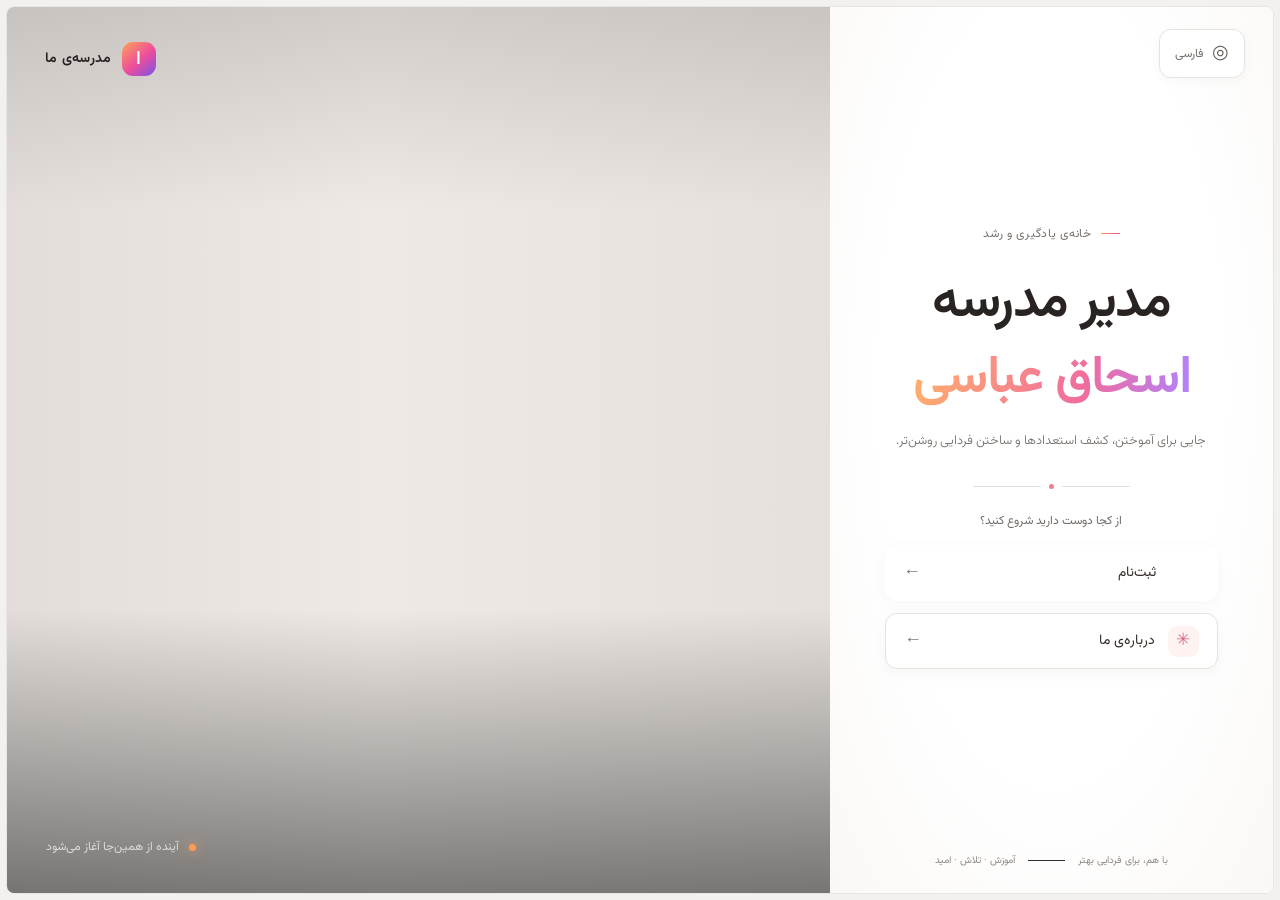
==== index.html @ 3e9be430 "somthing..." ====
<!doctype html>
<html lang="fa" dir="rtl">
<head>
  <meta charset="utf-8">
  <meta name="viewport" content="width=device-width, initial-scale=1">
  <meta name="theme-color" content="#050505">
  <title>مدیر مدرسه اسحاق عباسی</title>
  <link rel="stylesheet" href="styles.css">
</head>
<body>
  <main class="landing">
    <section class="visual" aria-label="ویدیوی مدرسه">
      <video class="hero-video" autoplay muted playsinline>
        <source src="assets/output_720x720.mp4" type="video/mp4">
      </video>
      <div class="visual-shade"></div>
      <a class="brand" href="index.html" aria-label="صفحه اصلی">
        <span class="brand-mark">ا</span><span>مدرسه‌ی ما</span>
      </a>
      <div class="visual-caption"><span class="live-dot"></span> آینده از همین‌جا آغاز می‌شود</div>
    </section>

    <section class="content">
      <div class="language"><span class="globe">◎</span> فارسی</div>
      <div class="intro">
        <div class="eyebrow"><span></span> خانه‌ی یادگیری و رشد</div>
        <h1>مدیر مدرسه<br><span>اسحاق عباسی</span></h1>
        <p class="lead">جایی برای آموختن، کشف استعدادها و ساختن فردایی روشن‌تر.</p>
        <div class="rule"><span></span><i></i><span></span></div>
        <p class="prompt">از کجا دوست دارید شروع کنید؟</p>
        <nav class="actions" aria-label="پیوندهای اصلی">
          <a class="button button-primary" href="register.html"><span class="button-icon">↗</span><span>ثبت‌نام</span><span class="button-arrow">←</span></a>
          <a class="button button-secondary" href="about.html"><span class="button-icon">✳</span><span>درباره‌ی ما</span><span class="button-arrow">←</span></a>
        </nav>
      </div>
      <footer class="footer"><span>با هم، برای فردایی بهتر</span><span class="footer-line"></span><span>آموزش · تلاش · امید</span></footer>
    </section>
  </main>
</body>
</html>
---- styles.css ----
@import url('https://fonts.googleapis.com/css2?family=Vazirmatn:wght@300;400;500;600;700;800&display=swap');

:root{color-scheme:dark;--bg:#050505;--paper:#f4f1ec;--muted:#92908d;--orange:#ff9a55;--pink:#ef4b9b;--purple:#7555ed}
*{box-sizing:border-box}
html,body{min-height:100%;margin:0}
body{font-family:Vazirmatn,Tahoma,sans-serif;background:#111;color:var(--paper);padding:6px}
a{color:inherit;text-decoration:none}
.landing{min-height:calc(100vh - 12px);display:grid;grid-template-columns:minmax(0,1.3fr) minmax(380px,.7fr);direction:ltr;overflow:hidden;background:var(--bg);border:1px solid #202020;border-radius:8px}
.visual{position:relative;min-height:calc(100vh - 14px);overflow:hidden;background:#08090b}
.hero-video{position:absolute;inset:0;width:100%;height:100%;object-fit:cover;object-position:center}
.visual-shade{position:absolute;inset:0;background:linear-gradient(180deg,rgba(0,0,0,.58),transparent 24%,transparent 65%,rgba(0,0,0,.52)),linear-gradient(90deg,rgba(0,0,0,.12),transparent 45%,rgba(0,0,0,.1))}
.brand{position:absolute;top:35px;left:38px;display:flex;align-items:center;gap:10px;direction:rtl;font-size:14px;font-weight:600;letter-spacing:.02em}
.brand-mark{display:grid;place-items:center;width:34px;height:34px;border-radius:11px;background:linear-gradient(140deg,#ffa257,#ec4c9e 55%,#7555ed);font-size:19px;color:white}
.visual-caption{position:absolute;bottom:37px;left:39px;display:flex;align-items:center;gap:10px;font-size:12px;color:#dedbd9;direction:rtl}
.live-dot{width:7px;height:7px;border-radius:50%;background:#ff9a55;box-shadow:0 0 13px #ff9a55}
.content{position:relative;min-height:calc(100vh - 14px);display:flex;align-items:center;justify-content:center;padding:80px 55px 86px;direction:rtl;background:radial-gradient(ellipse at 50% 43%,#131212 0,#080808 48%,#050505 100%)}
.language{position:absolute;right:28px;top:22px;display:flex;align-items:center;gap:9px;padding:9px 15px;border:1px solid #222;border-radius:12px;background:#111;color:#a7a4a0;font-size:12px}.globe{font-size:19px;color:#c4c0bc}
.intro{width:min(100%,420px);text-align:center}
.eyebrow{display:flex;justify-content:center;align-items:center;gap:9px;color:#bcb5af;font-size:12px;letter-spacing:.06em}.eyebrow span{width:19px;height:1px;background:linear-gradient(90deg,var(--orange),var(--pink))}
h1{font-size:clamp(34px,4.3vw,53px);font-weight:600;line-height:1.45;letter-spacing:-1.5px;margin:22px 0 10px;color:#f2f0ed}h1 span{background:linear-gradient(100deg,#ffb16b,#f06c9f 62%,#af83ff);background-clip:text;-webkit-background-clip:text;color:transparent}
.lead{max-width:310px;margin:0 auto;color:#97928e;font-size:13px;font-weight:300;line-height:2.1}
.rule{display:flex;align-items:center;justify-content:center;gap:8px;margin:29px auto 23px}.rule span{width:68px;height:1px;background:#292725}.rule i{width:5px;height:5px;border-radius:50%;background:#f17e8f}
.prompt{margin:0 0 15px;color:#aaa5a0;font-size:12px}
.actions{display:grid;gap:12px}
.button{min-height:56px;padding:0 18px;display:flex;align-items:center;gap:13px;border:1px solid #282624;border-radius:12px;background:#11100f;color:#e9e6e3;font-size:14px;transition:transform .2s,border-color .2s,background .2s}.button:hover{transform:translateY(-2px);border-color:#74605d;background:#171413}.button-primary{border:0;background:linear-gradient(105deg,#ff9c54,#ed579b 61%,#7952e9);box-shadow:0 8px 28px #a6446426}.button-primary:hover{border:0;background:linear-gradient(105deg,#ffac6e,#f362a7 61%,#8c6aff)}.button-icon{display:grid;place-items:center;width:31px;height:31px;border-radius:9px;background:#ffffff1a;color:white;font-size:17px}.button-secondary .button-icon{color:#f09a9d;background:#ffffff0a}.button-arrow{margin-right:auto;font-size:18px;color:#c8c2bd}
.footer{position:absolute;bottom:25px;right:30px;left:30px;display:flex;justify-content:center;align-items:center;gap:13px;color:#66615d;font-size:10px}.footer-line{width:37px;height:1px;background:#302b29}
.subpage{position:relative;min-height:calc(100vh - 12px);overflow:hidden;background:radial-gradient(ellipse at 50% 38%,#151211 0,#090808 48%,#050505 100%);border:1px solid #202020;border-radius:8px;padding:112px 24px 90px}
.sub-header{position:absolute;top:0;right:0;left:0;height:78px;display:flex;align-items:center;justify-content:space-between;padding:0 34px;border-bottom:1px solid #ffffff0b}
.sub-header .brand{position:static}.back-link{color:#aaa39e;font-size:12px;transition:color .2s}.back-link:hover{color:white}
.sub-content{width:min(100%,510px);margin:0 auto;text-align:center}.sub-content h1{font-size:43px;margin:17px 0 8px}.form-card{display:grid;gap:14px;text-align:right;margin:28px auto 0;padding:23px;border:1px solid #292522;border-radius:16px;background:#0e0d0c}.form-card label{display:grid;gap:7px;color:#c7c1bc;font-size:12px}.form-card input,.form-card select{width:100%;height:47px;padding:0 13px;border:1px solid #2b2926;border-radius:9px;outline:none;background:#151413;color:#f0ece8;font:inherit;font-size:13px}.form-card input:focus,.form-card select:focus{border-color:#d66f91}.form-card input::placeholder{color:#716d69}.form-card select:invalid{color:#807b76}.submit-button{width:100%;justify-content:center;margin-top:4px;font-family:inherit;cursor:pointer}.submit-button .button-arrow{position:absolute;right:calc(50% - 110px);color:white}.form-message{min-height:20px;margin:0;color:#f4b5c4;text-align:center;font-size:12px}.about-content{max-width:620px}.about-lead{max-width:520px;margin-top:13px}.values{display:grid;gap:11px;margin:29px 0 20px;text-align:right}.values article{display:flex;align-items:flex-start;gap:14px;padding:16px;border:1px solid #292522;border-radius:13px;background:#0e0d0c}.value-icon{display:grid;place-items:center;flex:0 0 34px;height:34px;border-radius:10px;background:#ef729319;color:#f09a9d;font-size:19px}.values h2{margin:0 0 4px;font-size:14px;font-weight:500;color:#eee9e5}.values p{margin:0;color:#928b86;font-size:12px;line-height:1.9}.about-cta{width:100%;justify-content:center}.about-cta .button-arrow{position:absolute;right:calc(50% - 78px);color:white}
@media(max-width:850px){.landing{grid-template-columns:1fr 1fr}.content{padding-inline:32px}.brand{left:25px}}
@media(max-width:650px){body{padding:0}.landing{min-height:100svh;grid-template-columns:1fr;grid-template-rows:35svh minmax(530px,65svh);border:0;border-radius:0}.visual{min-height:35svh}.content{min-height:530px;padding:65px 25px 75px}.brand{top:20px;left:20px}.visual-caption{bottom:17px;left:20px}.language{top:15px;right:16px}.intro{max-width:410px}h1{font-size:40px;margin-top:16px}.rule{margin:20px auto 15px}.footer{bottom:17px}}
@media(max-width:600px){.subpage{min-height:100svh;border:0;border-radius:0;padding:104px 18px 75px}.sub-header{height:68px;padding:0 18px}.sub-header .brand{font-size:12px}.sub-header .brand-mark{width:30px;height:30px}.back-link{font-size:10px}.sub-content h1{font-size:37px}.form-card{padding:17px}.footer{bottom:17px}}

/* Bright theme */
:root{color-scheme:light;--paper:#24201f;--muted:#77706b}
body{background:#f3f1ef;color:var(--paper)}
.landing,.subpage{background:#fff;border-color:#e9e5e2}
.content{background:radial-gradient(ellipse at 50% 43%,#fff 0,#fff 55%,#faf8f6 100%)}
.subpage{background:radial-gradient(ellipse at 50% 38%,#fff 0,#fff 54%,#faf8f6 100%)}
.visual{background:#eee9e5}
.visual-shade{background:linear-gradient(180deg,rgba(0,0,0,.12),transparent 23%,transparent 68%,rgba(0,0,0,.48)),linear-gradient(90deg,rgba(0,0,0,.05),transparent 45%,rgba(0,0,0,.04))}
.language{border-color:#e8e3df;background:#fff;color:#77706b;box-shadow:0 3px 12px #35291b0a}.globe{color:#625d58}
.eyebrow{color:#77706b}
h1{color:#292321}
.lead{color:#77716c}
.rule span{background:#e5dfda}
.prompt{color:#716a65}
.button{border-color:#e8e1dc;background:#fff;color:#352e2a;box-shadow:0 4px 15px #35291b0a}
.button:hover{border-color:#d4c5ba;background:#fffaf6}
.button-secondary .button-icon{background:#fff3f1;color:#dc6b83}
.button-arrow{color:#80766e}
.footer{color:#918881}
.sub-header{border-bottom-color:#ece7e3}
.back-link{color:#766e68}.back-link:hover{color:#302824}
.form-card,.values article{border-color:#ebe5e0;background:#fff;box-shadow:0 8px 28px #35291b09}
.form-card label{color:#514943}
.form-card input,.form-card select{border-color:#e4ddd7;background:#faf9f7;color:#302a26}
.form-card input:focus,.form-card select:focus{border-color:#dd7d96}
.form-card input::placeholder,.form-card select:invalid{color:#9d958f}
.form-message{color:#a84b68}
.values h2{color:#352e2a}.values p{color:#77706b}
.school-facts{display:grid;grid-template-columns:repeat(2,minmax(0,1fr));gap:10px;margin:25px 0 20px;text-align:right}
.school-facts div{display:grid;gap:4px;padding:13px 15px;border:1px solid #ebe5e0;border-radius:12px;background:#fff;box-shadow:0 5px 18px #35291b08}
.school-facts div:last-child:nth-child(odd){grid-column:1/-1}
.school-facts span{font-size:11px;color:#8c837b}.school-facts strong{font-size:14px;font-weight:500;color:#352e2a}
.facilities{text-align:right;margin:20px 0}.facilities h2{font-size:14px;font-weight:500;color:#514943;margin:0 0 11px}
.facility-tags{display:flex;flex-wrap:wrap;gap:8px}.facility-tags span{padding:7px 11px;border:1px solid #ebe5e0;border-radius:999px;background:#fff;color:#625a54;font-size:11px}
.source-note{margin:18px 0;color:#817970;font-size:11px;line-height:2}.source-note a{display:inline-block;color:#bc5878;text-decoration:underline;text-underline-offset:3px}
.about-content .about-cta{margin-top:4px}
.registration-info{margin:28px auto 0;padding:26px;text-align:center;border:1px solid #ebe5e0;border-radius:16px;background:#fff;box-shadow:0 8px 28px #35291b09}
.info-icon{display:grid;place-items:center;width:40px;height:40px;margin:0 auto 12px;border-radius:13px;background:#fff0e7;color:#da7952;font-size:21px;font-weight:600}
.registration-info h2{margin:0 0 9px;color:#352e2a;font-size:17px;font-weight:600}
.registration-info p{margin:0 auto 18px;max-width:390px;color:#77706b;font-size:12px;line-height:2.1}
.source-button{justify-content:center;min-height:50px;font-size:12px}.source-button .button-arrow{position:absolute;right:calc(50% - 150px);color:white}
.registration-methods{display:grid;grid-template-columns:repeat(2,minmax(0,1fr));gap:12px;margin:28px auto 0;text-align:right}
.method-card{margin:0;padding:20px 18px;text-align:right}
.method-card .info-icon{margin:0 0 12px}
.method-card h2{font-size:15px}
.method-card p{min-height:76px;margin-bottom:10px}
.text-link{font-size:11px;color:#bc5878;text-decoration:underline;text-underline-offset:3px}
.school-phone{display:inline-block;color:#8d45b6;font-size:19px;font-weight:600;letter-spacing:.04em;direction:ltr}
@media(max-width:650px){.landing{background:#fff}}
@media(max-width:600px){.school-facts{gap:8px;margin:20px 0 16px}.school-facts div{padding:11px}.school-facts strong{font-size:13px}.facility-tags{gap:6px}.facility-tags span{font-size:10px;padding:6px 9px}}
@media(max-width:600px){.registration-methods{grid-template-columns:1fr}.method-card p{min-height:0}}
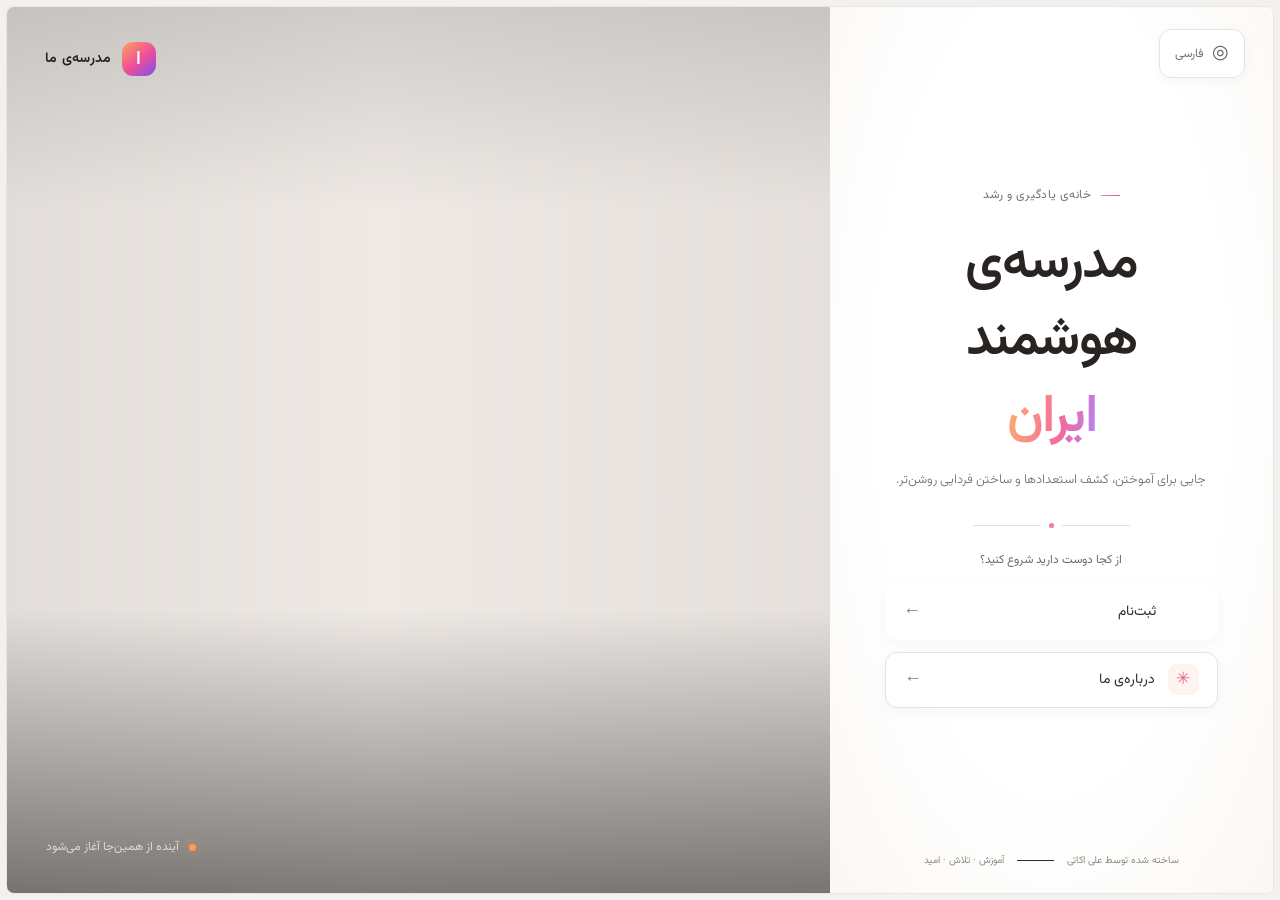
==== commit 98da428e: "somthing..." ====
--- a/index.html
+++ b/index.html
@@ -4,7 +4,7 @@
   <meta charset="utf-8">
   <meta name="viewport" content="width=device-width, initial-scale=1">
   <meta name="theme-color" content="#050505">
-  <title>مدیر مدرسه اسحاق عباسی</title>
+  <title>مدرسه‌ی هوشمند ایران</title>
   <link rel="stylesheet" href="styles.css">
 </head>
 <body>
@@ -24,7 +24,7 @@
       <div class="language"><span class="globe">◎</span> فارسی</div>
       <div class="intro">
         <div class="eyebrow"><span></span> خانه‌ی یادگیری و رشد</div>
-        <h1>مدیر مدرسه<br><span>اسحاق عباسی</span></h1>
+        <h1>مدرسه‌ی هوشمند<br><span>ایران</span></h1>
         <p class="lead">جایی برای آموختن، کشف استعدادها و ساختن فردایی روشن‌تر.</p>
         <div class="rule"><span></span><i></i><span></span></div>
         <p class="prompt">از کجا دوست دارید شروع کنید؟</p>
@@ -33,7 +33,7 @@
           <a class="button button-secondary" href="about.html"><span class="button-icon">✳</span><span>درباره‌ی ما</span><span class="button-arrow">←</span></a>
         </nav>
       </div>
-      <footer class="footer"><span>با هم، برای فردایی بهتر</span><span class="footer-line"></span><span>آموزش · تلاش · امید</span></footer>
+      <footer class="footer"><span>ساخته شده توسط علی اکاتی</span><span class="footer-line"></span><span>آموزش · تلاش · امید</span></footer>
     </section>
   </main>
 </body>
--- a/styles.css
+++ b/styles.css
@@ -68,6 +68,7 @@
 .facility-tags{display:flex;flex-wrap:wrap;gap:8px}.facility-tags span{padding:7px 11px;border:1px solid #ebe5e0;border-radius:999px;background:#fff;color:#625a54;font-size:11px}
 .source-note{margin:18px 0;color:#817970;font-size:11px;line-height:2}.source-note a{display:inline-block;color:#bc5878;text-decoration:underline;text-underline-offset:3px}
 .about-content .about-cta{margin-top:4px}
+.principal-name{margin:12px 0 0;color:#514943;font-size:14px;font-weight:600}
 .registration-info{margin:28px auto 0;padding:26px;text-align:center;border:1px solid #ebe5e0;border-radius:16px;background:#fff;box-shadow:0 8px 28px #35291b09}
 .info-icon{display:grid;place-items:center;width:40px;height:40px;margin:0 auto 12px;border-radius:13px;background:#fff0e7;color:#da7952;font-size:21px;font-weight:600}
 .registration-info h2{margin:0 0 9px;color:#352e2a;font-size:17px;font-weight:600}
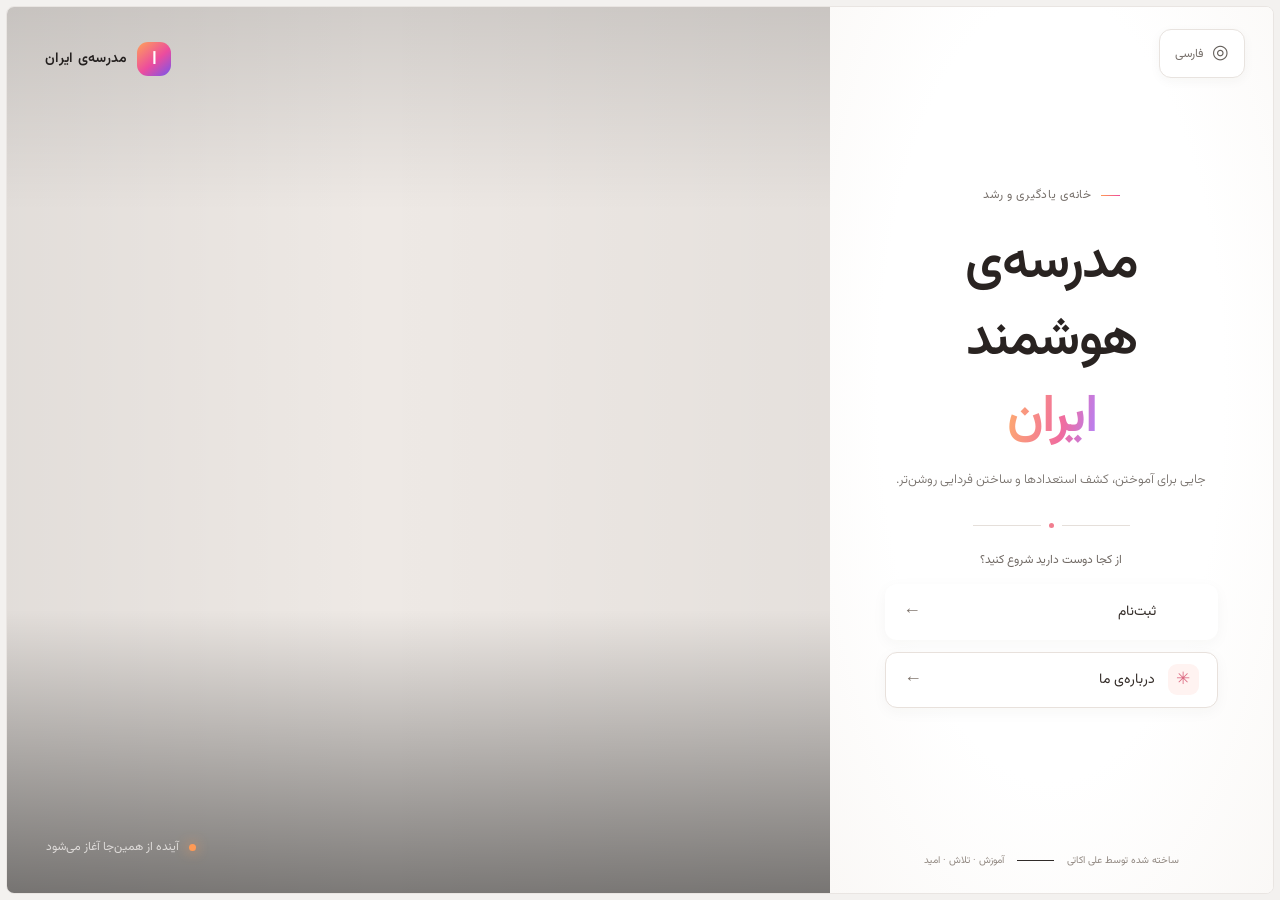
==== commit 83c1a7be: "final" ====
--- a/index.html
+++ b/index.html
@@ -4,7 +4,7 @@
   <meta charset="utf-8">
   <meta name="viewport" content="width=device-width, initial-scale=1">
   <meta name="theme-color" content="#050505">
-  <title>مدرسه‌ی هوشمند ایران</title>
+  <title>  خانه | مدرسه‌ی ایران</title>
   <link rel="stylesheet" href="styles.css">
 </head>
 <body>
@@ -15,7 +15,7 @@
       </video>
       <div class="visual-shade"></div>
       <a class="brand" href="index.html" aria-label="صفحه اصلی">
-        <span class="brand-mark">ا</span><span>مدرسه‌ی ما</span>
+        <span class="brand-mark">ا</span><span>مدرسه‌ی ایران</span>
       </a>
       <div class="visual-caption"><span class="live-dot"></span> آینده از همین‌جا آغاز می‌شود</div>
     </section>
--- a/styles.css
+++ b/styles.css
@@ -80,7 +80,7 @@
 .method-card h2{font-size:15px}
 .method-card p{min-height:76px;margin-bottom:10px}
 .text-link{font-size:11px;color:#bc5878;text-decoration:underline;text-underline-offset:3px}
-.school-phone{display:inline-block;color:#8d45b6;font-size:19px;font-weight:600;letter-spacing:.04em;direction:ltr}
+.school-phone{display:inline-block;color:#bc5878;font-size:19px;font-weight:700;letter-spacing:.04em;direction:ltr;text-decoration:underline;text-decoration-color:#bc5878;text-decoration-thickness:2px;text-underline-offset:5px}
 @media(max-width:650px){.landing{background:#fff}}
 @media(max-width:600px){.school-facts{gap:8px;margin:20px 0 16px}.school-facts div{padding:11px}.school-facts strong{font-size:13px}.facility-tags{gap:6px}.facility-tags span{font-size:10px;padding:6px 9px}}
 @media(max-width:600px){.registration-methods{grid-template-columns:1fr}.method-card p{min-height:0}}
